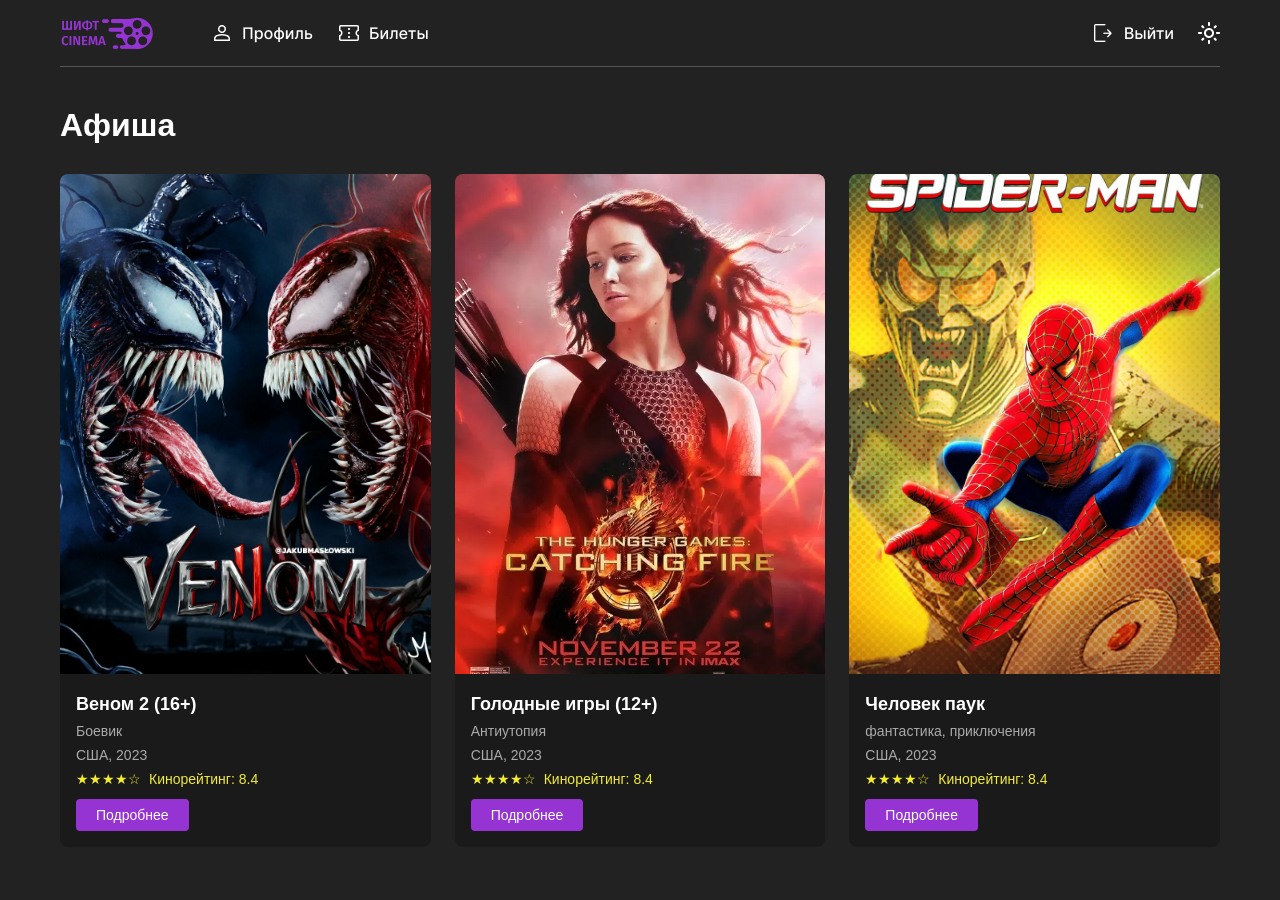
==== index.html @ b76ad5a1 "лёгкий уровень: афиша и выбор определённого фильма" ====
<!DOCTYPE html>
<html lang="ru">
<head>
  <meta charset="UTF-8" />
  <meta name="viewport" content="width=device-width, initial-scale=1.0"/>
  <title>Кинотеатр</title>
  <link rel="stylesheet" href="style.css" />
</head>
<body>
  <div class="container">
    <header class="header">
      <img src= "images/Logo_Cinema.png">
      <nav class="nav-left">
        <img src="images/profile.png" alt="Профиль">
        <img src="images/tikets.png" alt="Билеты">
      </nav>
      <nav class="nav-right">
        <img src="images/leav.png" alt="Выход">
        <img src="images/sun.png" alt="Солнце">
      </nav>
    </header>

    <main class="afisha">
      <h1>Афиша</h1>
      <div class="films-grid">
        <!-- Фильм 1 -->
        <div class="film-card" onclick="openFilm()">
          <div class="poster">
            <img src="images/venom.webp" alt="Веном 2">
          </div>
          <div class="film-info">
            <h3>Веном 2 (16+)</h3>
            <p class="genre">Боевик</p>
            <p class="year">США, 2023</p>
            <div class="rating">
              <span>★★★★☆</span>
              <span>Кинорейтинг: 8.4</span>
            </div>
            <button class="btn">Подробнее</button>
          </div>
        </div>

        <!-- Фильм 2 -->
       <div class="film-card" onclick="openFilm()">
          <div class="poster">
            <img src="images/soika.webp" alt="Сойка-Переспешница">
          </div>
          <div class="film-info">
            <h3>Голодные игры (12+)</h3>
            <p class="genre">Антиутопия</p>
            <p class="year">США, 2023</p>
            <div class="rating">
              <span>★★★★☆</span>
              <span>Кинорейтинг: 8.4</span>
            </div>
            <button class="btn">Подробнее</button>
          </div>
        </div>

        <!-- Фильм 3 -->
       <div class="film-card" onclick="openFilm()">
          <div class="poster">
            <img src="images/spider.webp" alt="Человек паук">
          </div>
          <div class="film-info">
            <h3>Человек паук</h3>
            <p class="genre">фантастика, приключения</p>
            <p class="year">США, 2023</p>
            <div class="rating">
              <span>★★★★☆</span>
              <span>Кинорейтинг: 8.4</span>
            </div>
            <button class="btn">Подробнее</button>
          </div>
        </div>
      </div>
    </main>
  </div>
  <script src="script.js"></script>
</body>
</html>
---- style.css ----
* {
  margin: 0;
  padding: 0;
  box-sizing: border-box;
}

body {
  font-family: 'Segoe UI', Tahoma, Geneva, Verdana, sans-serif;
  background: #222;
  color: #fff;
}

.container {
  max-width: 1200px;
  margin: 0 auto;
  padding: 0 20px;
}

/* Header */
.header {
display: flex;
  justify-content: space-between;
  align-items: center;
  padding: 20px 0;
  margin-bottom: 40px;
}


.logo {
  font-size: 24px;
  font-weight: bold;
  color: #9534D2;
}


nav a {
  margin-left: 24px;
  color: #ccc;
  text-decoration: none;
}

nav a:hover {
  color: white;
}

nav a.active {
  color: white;
  font-weight: bold;
}

/* Афиша */
.afisha h1 {
  font-size: 32px;
  margin-bottom: 30px;
}

.films-grid {
  display: grid;
  grid-template-columns: repeat(auto-fit, minmax(300px, 1fr));
  gap: 24px;
}

.film-card {
  background: #1a1a1a;
  border-radius: 8px;
  overflow: hidden;
  cursor: pointer;
  transition: transform 0.3s;
}

.film-card:hover {
  transform: translateY(-5px);
}

.poster img {
  width: 100%;
  height: 500px;
  object-fit: cover;
}

.film-info {
  padding: 16px;
}

.film-info h3 {
  font-size: 18px;
  margin-bottom: 8px;
}

.genre, .year {
  font-size: 14px;
  color: #aaa;
  margin-bottom: 8px;
}

.rating {
  display: flex;
  align-items: center;
  gap: 8px;
  margin-bottom: 12px;
  font-size: 14px;
  color: #F2EC32;
}

.btn {
  background: #9534D2;
  color: white;
  border: none;
  padding: 8px 20px;
  border-radius: 4px;
  cursor: pointer;
  font-size: 14px;
}

/* Фильм */
.film-page .back-btn {
  margin-bottom: 20px;
  color: #aaa;
  cursor: pointer;
}

.film-header {
  display: flex;
  gap: 32px;
  margin-bottom: 40px;
}

.film-header .poster img {
  width: 300px;
  height: 450px;
  object-fit: cover;
  border-radius: 8px;
}

.film-details h1 {
  font-size: 32px;
  margin-bottom: 16px;
}

.film-details .genre-year {
  color: #aaa;
  margin-bottom: 16px;
}

.description {
  line-height: 1.6;
  margin-bottom: 24px;
  color: #ddd;
}

.schedule h2 {
  font-size: 24px;
  margin-bottom: 20px;
}

.session-group {
  margin-bottom: 24px;
}

.session-group h3 {
  font-size: 16px;
  margin-bottom: 12px;
  color: #aaa;
}

.sessions {
  display: flex;
  gap: 12px;
}

.sessions span {
  background: #333;
  padding: 6px 12px;
  border-radius: 4px;
  font-size: 14px;
  cursor: pointer;
}

.sessions span:hover {
  background: #444;
}

.btn.big {
  width: 100%;
  padding: 16px;
  font-size: 18px;
}

.header {
  display: flex;
  align-items: center;
  padding: 16px 0;
   border-bottom: 1px solid #555;
}

.logo {
  flex-shrink: 0; 
 
}

.nav-left {
  display: flex;
  gap: 24px;
  margin-left: 32px; 
  align-items: center;
}

.nav-right {
  margin-left: auto; 
  display: flex;
  gap: 24px;
  align-items: center;
}
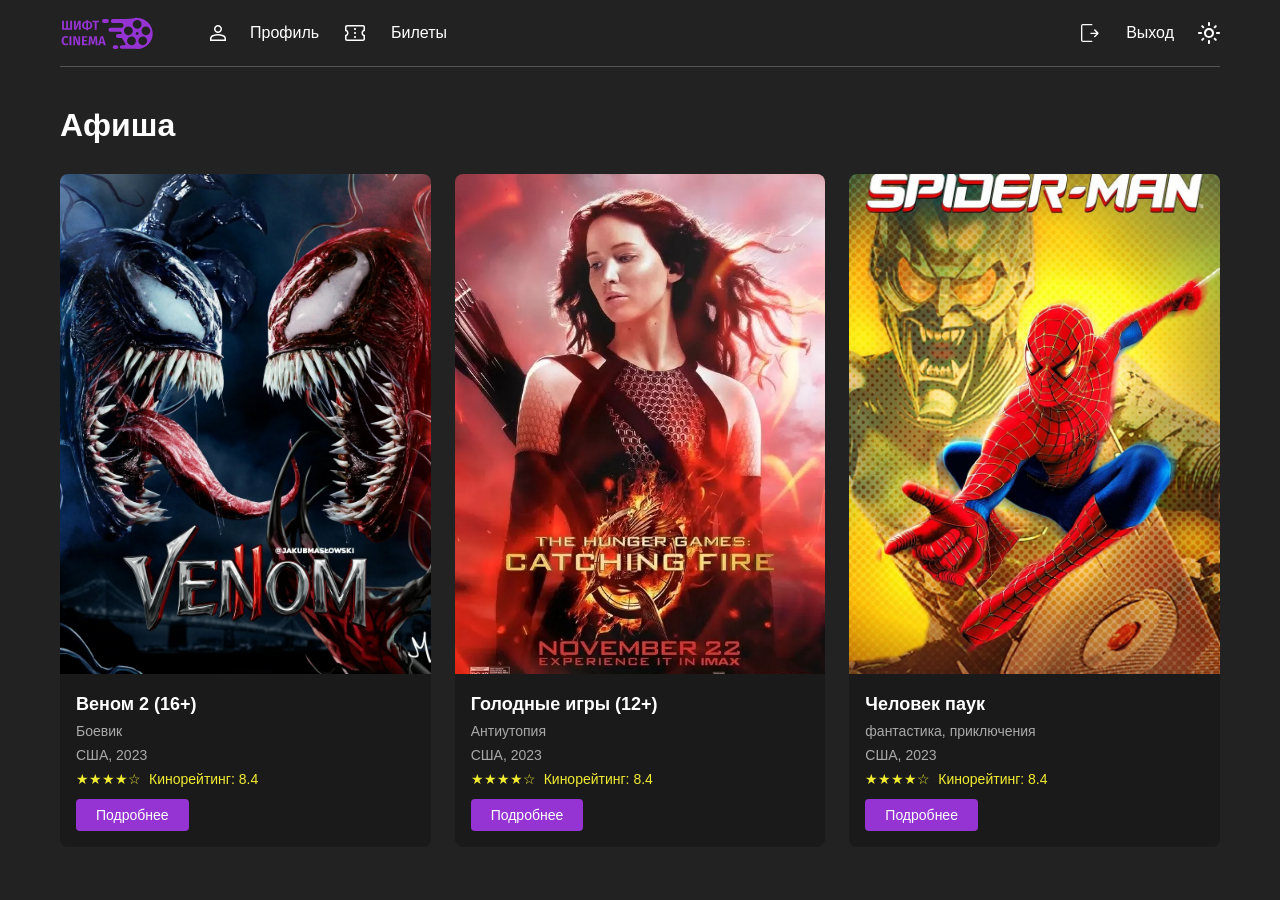
==== commit 16b66124: "поменяла формат у всех images" ====
--- a/index.html
+++ b/index.html
@@ -9,14 +9,17 @@
 <body>
   <div class="container">
     <header class="header">
-      <img src= "images/Logo_Cinema.png">
+      <img src= "images/Logo_Cinema.svg">
       <nav class="nav-left">
-        <img src="images/profile.png" alt="Профиль">
-        <img src="images/tikets.png" alt="Билеты">
+        <img src="images/Union.svg" alt="Профиль">
+        <span>Профиль</span>
+        <img src="images/Ticket.svg" alt="Билеты">
+        <span>Билеты</span>
       </nav>
       <nav class="nav-right">
-        <img src="images/leav.png" alt="Выход">
-        <img src="images/sun.png" alt="Солнце">
+        <img src="images/Exit.svg" alt="Выход">
+        <span>Выход</span>
+        <img src="images/Vector.svg" alt="Солнце">
       </nav>
     </header>
 
@@ -26,7 +29,7 @@
         <!-- Фильм 1 -->
         <div class="film-card" onclick="openFilm()">
           <div class="poster">
-            <img src="images/venom.webp" alt="Веном 2">
+            <img src="images/venom.jpg" alt="Веном 2">
           </div>
           <div class="film-info">
             <h3>Веном 2 (16+)</h3>
@@ -43,7 +46,7 @@
         <!-- Фильм 2 -->
        <div class="film-card" onclick="openFilm()">
           <div class="poster">
-            <img src="images/soika.webp" alt="Сойка-Переспешница">
+            <img src="images/soika.jpg" alt="Сойка-Переспешница">
           </div>
           <div class="film-info">
             <h3>Голодные игры (12+)</h3>
@@ -60,7 +63,7 @@
         <!-- Фильм 3 -->
        <div class="film-card" onclick="openFilm()">
           <div class="poster">
-            <img src="images/spider.webp" alt="Человек паук">
+            <img src="images/spider.jpg" alt="Человек паук">
           </div>
           <div class="film-info">
             <h3>Человек паук</h3>
--- a/style.css
+++ b/style.css
@@ -25,6 +25,19 @@
   margin-bottom: 40px;
 }
 
+.icon-item {
+  display: flex;
+  flex-direction: column;
+  align-items: center;
+  margin: 0 8px;
+  cursor: pointer;
+}
+
+.icon-item span {
+  font-size: 12px;
+  margin-top: 4px;
+  color: #fff;
+}
 
 .logo {
   font-size: 24px;
@@ -213,3 +226,5 @@
 }
 
 
+
+
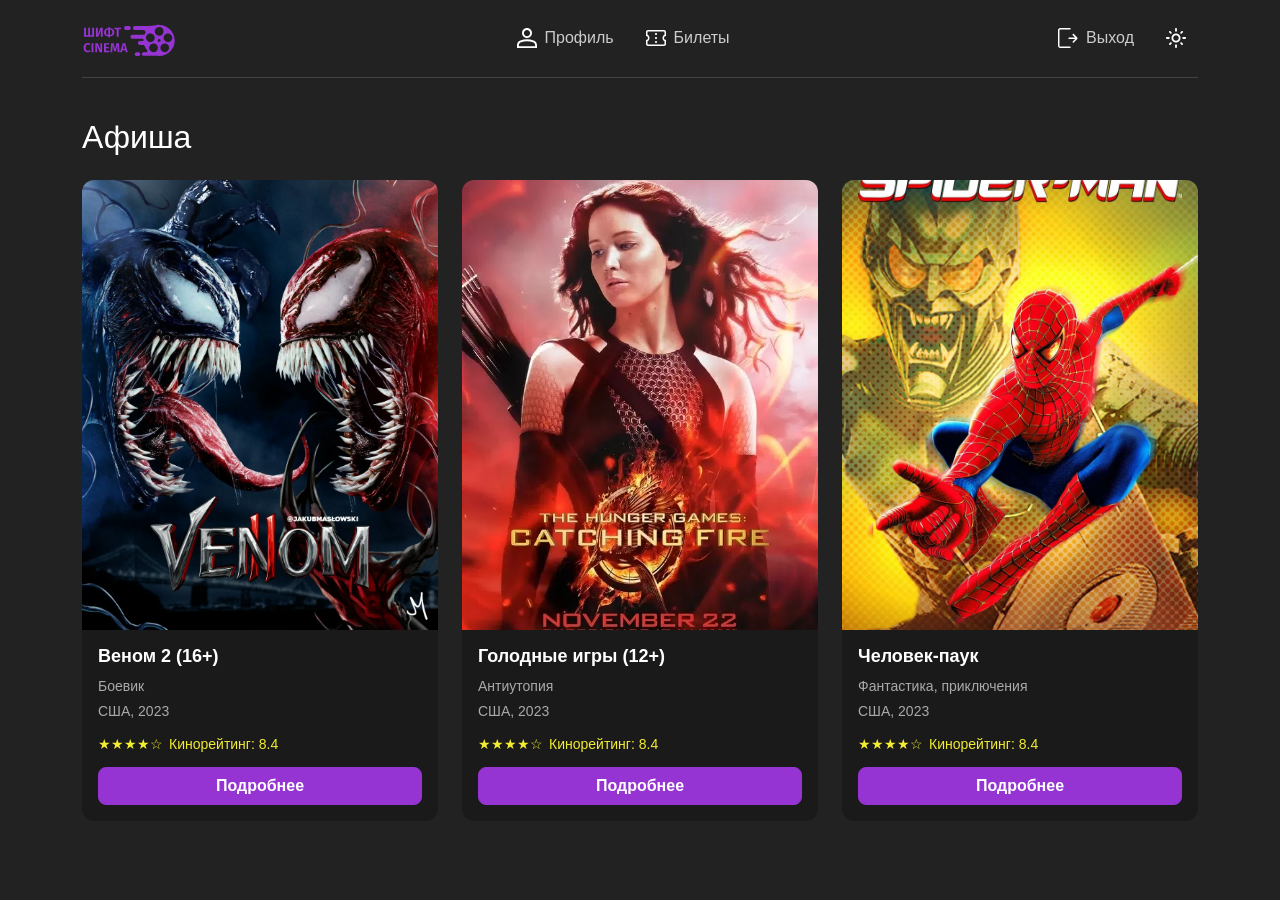
==== commit 1a06db88: "Внедрение bootstrap" ====
--- a/index.html
+++ b/index.html
@@ -3,82 +3,115 @@
 <head>
   <meta charset="UTF-8" />
   <meta name="viewport" content="width=device-width, initial-scale=1.0"/>
-  <title>Кинотеатр</title>
-  <link rel="stylesheet" href="style.css" />
+  <title>Шифт Кинотеатр</title>
+  <link href="https://cdn.jsdelivr.net/npm/bootstrap@5.3.0/dist/css/bootstrap.min.css" rel="stylesheet">
+  <link rel="stylesheet" href="style.css">
 </head>
 <body>
   <div class="container">
-    <header class="header">
-      <img src= "images/Logo_Cinema.svg">
-      <nav class="nav-left">
-        <img src="images/Union.svg" alt="Профиль">
-        <span>Профиль</span>
-        <img src="images/Ticket.svg" alt="Билеты">
-        <span>Билеты</span>
-      </nav>
-      <nav class="nav-right">
-        <img src="images/Exit.svg" alt="Выход">
-        <span>Выход</span>
-        <img src="images/Vector.svg" alt="Солнце">
-      </nav>
+    
+    <header class="header-section">
+      <div class="d-flex justify-content-between align-items-center">
+       
+        <div class="logo">
+          <img src="images/Logo_Cinema.svg">
+        </div>
+        
+       <div class="d-flex gap-2">
+          <a href="profile.html" class="nav-link-custom">
+            <img src="images/Profile.svg" alt="Профиль">
+            <span>Профиль</span>
+          </a>
+          <a href="билеты.html" class="nav-link-custom">
+            <img src="images/Tickets.svg" alt="Билеты">
+            <span>Билеты</span>
+          </a>
+        </div>
+        
+        
+        <div class="d-flex gap-2">
+          <a href="index.html" class="nav-link-custom">
+            <img src="images/Exit.svg" alt="Выход">
+            <span>Выход</span>
+          </a>
+          <a href="#" class="nav-link-custom">
+            <img src="images/Vector.svg" alt="Солнце">
+          </a>
+        </div>
+        
+      </div>
     </header>
 
+    
     <main class="afisha">
-      <h1>Афиша</h1>
-      <div class="films-grid">
-        <!-- Фильм 1 -->
-        <div class="film-card" onclick="openFilm()">
-          <div class="poster">
+      <h1 class="mb-4">Афиша</h1>
+      
+      
+      <div class="row row-cols-1 row-cols-md-2 row-cols-lg-3 g-4">
+        
+        
+        <div class="col">
+          <div class="film-card" onclick="openFilm()">
             <img src="images/venom.jpg" alt="Веном 2">
-          </div>
-          <div class="film-info">
-            <h3>Веном 2 (16+)</h3>
-            <p class="genre">Боевик</p>
-            <p class="year">США, 2023</p>
-            <div class="rating">
-              <span>★★★★☆</span>
-              <span>Кинорейтинг: 8.4</span>
+            <div class="film-info">
+              <h3 class="film-title">Веном 2 (16+)</h3>
+              <p class="film-genre">Боевик</p>
+              <p class="film-year">США, 2023</p>
+              <div class="rating">
+                <span>★★★★☆</span>
+                <span>Кинорейтинг: 8.4</span>
+              </div>
+              <button class="btn btn-purple w-100">Подробнее</button>
             </div>
-            <button class="btn">Подробнее</button>
           </div>
         </div>
 
-        <!-- Фильм 2 -->
-       <div class="film-card" onclick="openFilm()">
-          <div class="poster">
-            <img src="images/soika.jpg" alt="Сойка-Переспешница">
-          </div>
-          <div class="film-info">
-            <h3>Голодные игры (12+)</h3>
-            <p class="genre">Антиутопия</p>
-            <p class="year">США, 2023</p>
-            <div class="rating">
-              <span>★★★★☆</span>
-              <span>Кинорейтинг: 8.4</span>
+        
+        <div class="col">
+          <div class="film-card" onclick="openFilm()">
+            <img src="images/soika.jpg" alt="Голодные игры">
+            <div class="film-info">
+              <h3 class="film-title">Голодные игры (12+)</h3>
+              <p class="film-genre">Антиутопия</p>
+              <p class="film-year">США, 2023</p>
+              <div class="rating">
+                <span>★★★★☆</span>
+                <span>Кинорейтинг: 8.4</span>
+              </div>
+              <button class="btn btn-purple w-100">Подробнее</button>
             </div>
-            <button class="btn">Подробнее</button>
           </div>
         </div>
 
-        <!-- Фильм 3 -->
-       <div class="film-card" onclick="openFilm()">
-          <div class="poster">
-            <img src="images/spider.jpg" alt="Человек паук">
-          </div>
-          <div class="film-info">
-            <h3>Человек паук</h3>
-            <p class="genre">фантастика, приключения</p>
-            <p class="year">США, 2023</p>
-            <div class="rating">
-              <span>★★★★☆</span>
-              <span>Кинорейтинг: 8.4</span>
+        
+        <div class="col">
+          <div class="film-card" onclick="openFilm()">
+            <img src="images/spider.jpg" alt="Человек-паук">
+            <div class="film-info">
+              <h3 class="film-title">Человек-паук</h3>
+              <p class="film-genre">Фантастика, приключения</p>
+              <p class="film-year">США, 2023</p>
+              <div class="rating">
+                <span>★★★★☆</span>
+                <span>Кинорейтинг: 8.4</span>
+              </div>
+              <button class="btn btn-purple w-100">Подробнее</button>
             </div>
-            <button class="btn">Подробнее</button>
           </div>
         </div>
+        
       </div>
     </main>
   </div>
-  <script src="script.js"></script>
+
+
+  <script src="https://cdn.jsdelivr.net/npm/bootstrap@5.3.0/dist/js/bootstrap.bundle.min.js"></script>
+  
+  
+  <script>
+    function openFilm() {
+      window.location.href = 'film.html';
+    }
+  </script>
 </body>
 </html>
--- a/style.css
+++ b/style.css
@@ -5,89 +5,92 @@
 }
 
 body {
-  font-family: 'Segoe UI', Tahoma, Geneva, Verdana, sans-serif;
   background: #222;
   color: #fff;
-}
-
-.container {
-  max-width: 1200px;
-  margin: 0 auto;
-  padding: 0 20px;
-}
-
-/* Header */
-.header {
-display: flex;
-  justify-content: space-between;
-  align-items: center;
+  font-family: 'Segoe UI', Tahoma, Geneva, Verdana, sans-serif;
+}
+
+
+.header-section {
   padding: 20px 0;
   margin-bottom: 40px;
-}
-
-.icon-item {
-  display: flex;
-  flex-direction: column;
-  align-items: center;
-  margin: 0 8px;
-  cursor: pointer;
-}
-
-.icon-item span {
-  font-size: 12px;
-  margin-top: 4px;
-  color: #fff;
+  border-bottom: 1px solid #444;
 }
 
 .logo {
   font-size: 24px;
   font-weight: bold;
   color: #9534D2;
-}
-
-
-nav a {
-  margin-left: 24px;
+  flex-shrink: 0;
+}
+
+
+.nav-link-custom {
+  display: flex;
+  align-items: center;
+  gap: 8px;
   color: #ccc;
   text-decoration: none;
-}
-
-nav a:hover {
+  padding: 6px 12px;
+  border-radius: 6px;
+  transition: all 0.3s;
+}
+
+.nav-link-custom:hover {
   color: white;
-}
-
-nav a.active {
+  background: #333;
+}
+
+.nav-link-custom.active {
   color: white;
+  background: #3a2a5a;
   font-weight: bold;
 }
 
-/* Афиша */
+.nav-link-custom img {
+  width: 20px;
+  height: 20px;
+}
+
+
+.btn-purple {
+  background: #9534D2;
+  border-color: #9534D2;
+  color: white;
+  font-weight: 600;
+  border-radius: 8px;
+  transition: all 0.3s;
+}
+
+.btn-purple:hover {
+  background: #7a28b3;
+  border-color: #7a28b3;
+  transform: translateY(-2px);
+  box-shadow: 0 4px 12px rgba(149, 52, 210, 0.4);
+}
+
+
 .afisha h1 {
   font-size: 32px;
   margin-bottom: 30px;
 }
 
-.films-grid {
-  display: grid;
-  grid-template-columns: repeat(auto-fit, minmax(300px, 1fr));
-  gap: 24px;
-}
-
 .film-card {
   background: #1a1a1a;
-  border-radius: 8px;
+  border-radius: 12px;
   overflow: hidden;
+  transition: transform 0.3s, box-shadow 0.3s;
   cursor: pointer;
-  transition: transform 0.3s;
 }
 
 .film-card:hover {
-  transform: translateY(-5px);
-}
-
-.poster img {
+  transform: translateY(-6px);
+  box-shadow: 0 12px 24px rgba(0, 0, 0, 0.4);
+}
+
+.film-card img {
   width: 100%;
-  height: 500px;
+  height: 450px;
   object-fit: cover;
 }
 
@@ -95,41 +98,41 @@
   padding: 16px;
 }
 
-.film-info h3 {
+.film-title {
   font-size: 18px;
+  font-weight: bold;
   margin-bottom: 8px;
-}
-
-.genre, .year {
-  font-size: 14px;
-  color: #aaa;
-  margin-bottom: 8px;
+  color: #fff;
+}
+
+.film-genre,
+.film-year {
+  font-size: 14px;
+  color: #aaa;
+  margin-bottom: 4px;
+}
+
+.film-year {
+  margin-bottom: 12px;
 }
 
 .rating {
   display: flex;
+  align-items: center;
+  gap: 6px;
+  margin-bottom: 12px;
+  font-size: 14px;
+  color: #F2EC32;
+}
+
+
+.back-btn {
+  color: #aaa;
+  cursor: pointer;
+  margin-bottom: 20px;
+  display: inline-flex;
   align-items: center;
   gap: 8px;
-  margin-bottom: 12px;
-  font-size: 14px;
-  color: #F2EC32;
-}
-
-.btn {
-  background: #9534D2;
-  color: white;
-  border: none;
-  padding: 8px 20px;
-  border-radius: 4px;
-  cursor: pointer;
-  font-size: 14px;
-}
-
-/* Фильм */
-.film-page .back-btn {
-  margin-bottom: 20px;
-  color: #aaa;
-  cursor: pointer;
 }
 
 .film-header {
@@ -138,11 +141,11 @@
   margin-bottom: 40px;
 }
 
-.film-header .poster img {
+.poster img {
   width: 300px;
   height: 450px;
   object-fit: cover;
-  border-radius: 8px;
+  border-radius: 12px;
 }
 
 .film-details h1 {
@@ -150,9 +153,10 @@
   margin-bottom: 16px;
 }
 
-.film-details .genre-year {
+.genre-year {
   color: #aaa;
   margin-bottom: 16px;
+  font-size: 14px;
 }
 
 .description {
@@ -178,53 +182,20 @@
 
 .sessions {
   display: flex;
+  flex-wrap: wrap;
   gap: 12px;
 }
 
-.sessions span {
+.session-badge {
   background: #333;
-  padding: 6px 12px;
-  border-radius: 4px;
+  padding: 8px 16px;
+  border-radius: 6px;
   font-size: 14px;
   cursor: pointer;
-}
-
-.sessions span:hover {
+  transition: 0.3s;
+}
+
+.session-badge:hover {
   background: #444;
 }
 
-.btn.big {
-  width: 100%;
-  padding: 16px;
-  font-size: 18px;
-}
-
-.header {
-  display: flex;
-  align-items: center;
-  padding: 16px 0;
-   border-bottom: 1px solid #555;
-}
-
-.logo {
-  flex-shrink: 0; 
- 
-}
-
-.nav-left {
-  display: flex;
-  gap: 24px;
-  margin-left: 32px; 
-  align-items: center;
-}
-
-.nav-right {
-  margin-left: auto; 
-  display: flex;
-  gap: 24px;
-  align-items: center;
-}
-
-
-
-
